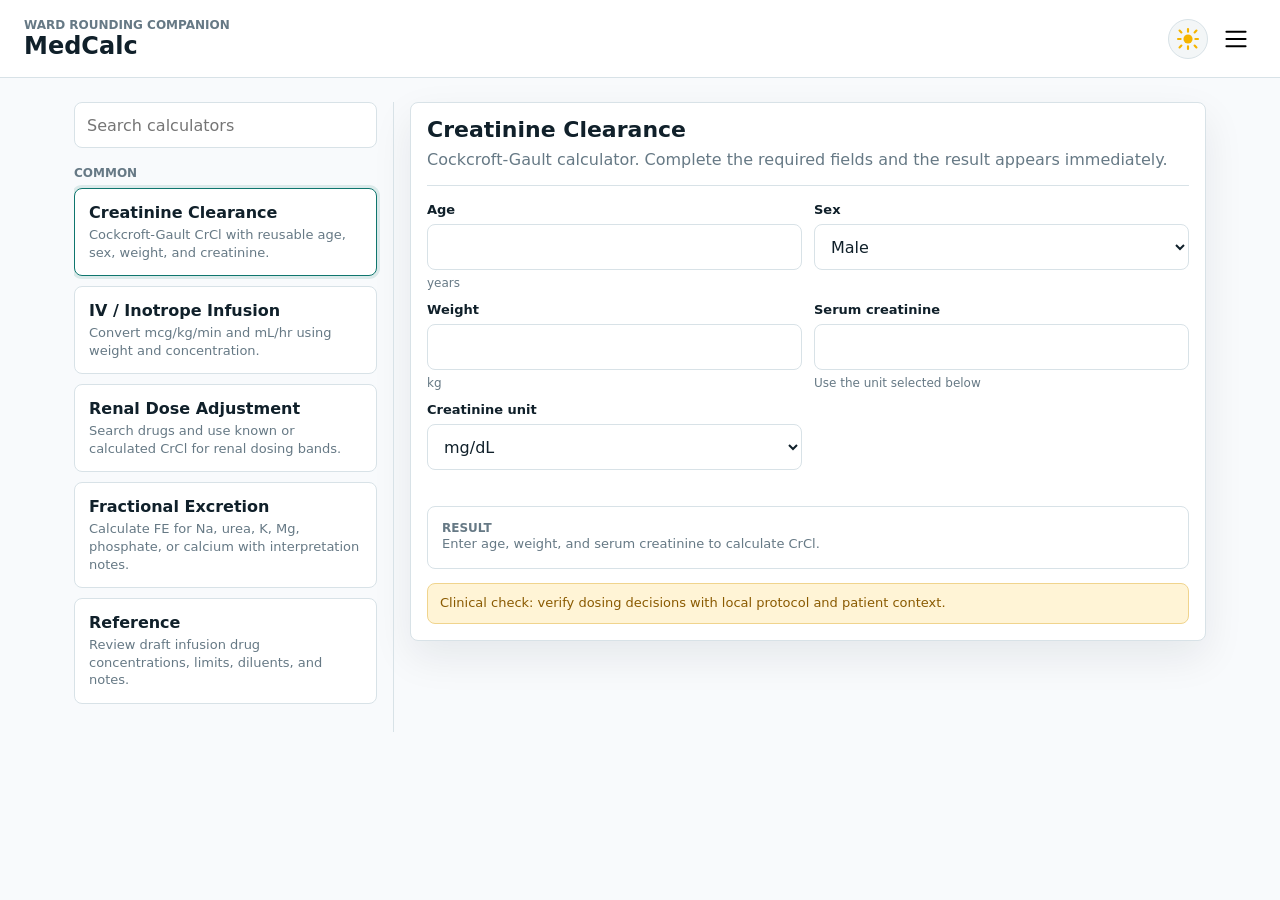
==== index.html @ 31edd012 "Initial commit" ====
<!doctype html>
<html lang="en">
  <head>
    <meta charset="UTF-8" />
    <meta name="viewport" content="width=device-width, initial-scale=1.0" />
    <meta name="theme-color" content="#0f766e" />
    <title>MedCalc</title>
    <link rel="manifest" href="manifest.webmanifest" />
    <link rel="stylesheet" href="styles.css?v=48" />
  </head>
  <body>
    <div class="app-shell">
      <header class="topbar">
        <div>
          <p class="eyebrow">Ward rounding companion</p>
          <h1>MedCalc</h1>
        </div>
        <div class="topbar-actions">
          <button class="theme-toggle" id="themeToggleButton" title="Toggle dark or light theme" type="button" aria-label="Switch theme">
            <svg class="theme-icon sun" aria-hidden="true" viewBox="0 0 24 24">
              <circle cx="12" cy="12" r="4.2"></circle>
              <path d="M12 2.8v2.4M12 18.8v2.4M4.2 4.2l1.7 1.7M18.1 18.1l1.7 1.7M2.8 12h2.4M18.8 12h2.4M4.2 19.8l1.7-1.7M18.1 5.9l1.7-1.7"></path>
            </svg>
            <svg class="theme-icon moon" aria-hidden="true" viewBox="0 0 24 24">
              <path d="M20.2 14.3A8.2 8.2 0 0 1 9.7 3.8A8.7 8.7 0 1 0 20.2 14.3Z"></path>
            </svg>
          </button>
          <details class="disclosure-menu">
            <summary aria-label="Disclosure and contact" title="Disclosure and contact">
              <img src="icons/icons8-menu.svg" alt="" aria-hidden="true" />
            </summary>
            <div class="disclosure-panel">
              <h2>Disclosure</h2>
              <p>This app is a personal bedside calculation aid built for personal educational and workflow use. It is not a medical device, prescribing system, or replacement for clinical judgment, institutional protocols, or verified drug references.</p>
              <p>Always confirm calculations, units, dosing limits, and recommendations with current local guidance before clinical use.</p>
              <h2>Contact</h2>
              <p class="contact-row"><img src="icons/icons8-github-logo.svg" alt="" aria-hidden="true" /><span>GitHub: <a href="https://github.com/Solst1cee" target="_blank" rel="noopener noreferrer">Solst1cee</a></span></p>
              <p class="contact-row"><img src="icons/icons8-gmail-logo.svg" alt="" aria-hidden="true" /><span>Email: N/A</span></p>
            </div>
          </details>
        </div>
      </header>

      <main class="layout" id="layout">
        <section class="tool-list" aria-label="Calculator list">
          <div class="search-wrap">
            <input id="toolSearch" type="search" placeholder="Search calculators" autocomplete="off" />
          </div>

          <div id="sessionChip" class="session-chip" hidden></div>

          <div class="section-heading">
            <span>Common</span>
          </div>
          <div id="tools" class="tools"></div>
        </section>

        <section class="calculator-panel" aria-live="polite">
          <div id="calculator"></div>
        </section>
      </main>
    </div>

    <script src="app.js?v=48"></script>
  </body>
</html>
---- styles.css ----
:root {
  color-scheme: light;
  --bg: #f8fafc;
  --panel: #ffffff;
  --ink: #10202a;
  --muted: #667985;
  --line: #d8e2e7;
  --accent: #0f766e;
  --accent-soft: #dff5f1;
  --warn: #8a5a00;
  --warn-soft: #fff4d6;
  --shadow: 0 16px 40px rgba(15, 23, 42, 0.08);
}

:root[data-theme="dark"] {
  color-scheme: dark;
  --bg: #111827;
  --panel: #18212f;
  --ink: #eef4f8;
  --muted: #a8b6c2;
  --line: #324255;
  --accent: #2dd4bf;
  --accent-soft: #103f3b;
  --warn: #ffd37a;
  --warn-soft: #3f2f12;
  --shadow: 0 16px 40px rgba(0, 0, 0, 0.28);
}

* {
  box-sizing: border-box;
}

body {
  margin: 0;
  min-height: 100vh;
  background: var(--bg);
  color: var(--ink);
  font-family: Inter, ui-sans-serif, system-ui, -apple-system, BlinkMacSystemFont, "Segoe UI", sans-serif;
}

button,
input,
select {
  font: inherit;
}

select {
  appearance: auto;
}

.app-shell {
  min-height: 100vh;
}

.topbar {
  align-items: center;
  background: var(--panel);
  border-bottom: 1px solid var(--line);
  display: flex;
  gap: 16px;
  justify-content: space-between;
  padding: 16px;
  position: sticky;
  top: 0;
  z-index: 10;
}

.topbar-actions {
  display: flex;
  align-items: center;
  gap: 8px;
  position: relative;
}

.disclosure-menu {
  position: relative;
}

.disclosure-menu summary {
  align-items: center;
  background: transparent;
  border: 0;
  border-radius: 50%;
  cursor: pointer;
  display: inline-flex;
  font-size: 16px;
  font-weight: 850;
  height: 40px;
  justify-content: center;
  min-height: 40px;
  padding: 0;
  width: 40px;
}

.disclosure-menu summary img {
  height: 24px;
  width: 24px;
}

.disclosure-menu summary::marker {
  content: "";
}

.disclosure-panel {
  background: var(--panel);
  border: 1px solid var(--line);
  border-radius: 8px;
  box-shadow: var(--shadow);
  color: var(--ink);
  max-width: min(340px, calc(100vw - 32px));
  padding: 14px;
  position: absolute;
  right: 0;
  top: 48px;
  width: 340px;
  z-index: 20;
}

.disclosure-panel h2 {
  font-size: 14px;
  margin: 0 0 6px;
}

.disclosure-panel p {
  color: var(--muted);
  font-size: 13px;
  line-height: 1.45;
  margin: 0 0 10px;
}

.disclosure-panel a {
  color: var(--accent);
}

.contact-row {
  align-items: center;
  display: flex;
  gap: 8px;
}

.contact-row img {
  flex: 0 0 auto;
  height: 18px;
  width: 18px;
}

.theme-toggle {
  align-items: center;
  background: color-mix(in srgb, var(--line) 32%, var(--panel));
  border: 1px solid var(--line);
  border-radius: 50%;
  cursor: pointer;
  display: inline-flex;
  height: 40px;
  justify-content: center;
  overflow: hidden;
  padding: 0;
  position: relative;
  width: 40px;
}

.theme-icon {
  display: block;
  height: 26px;
  position: absolute;
  stroke: currentColor;
  stroke-linecap: round;
  stroke-linejoin: round;
  stroke-width: 2;
  transform-origin: center;
  transition: opacity 180ms ease, transform 180ms ease;
  width: 26px;
}

.theme-icon.sun {
  color: #f5b400;
  fill: none;
}

.theme-icon.sun circle {
  fill: #f5b400;
  stroke: none;
}

.theme-icon.moon {
  color: #334155;
  fill: #334155;
  stroke: #0f172a;
  stroke-width: 1.5;
}

:root[data-theme="dark"] .theme-icon.moon {
  color: #aeb7c2;
  fill: #334155;
  stroke: #0f172a;
}

.theme-icon.sun {
  opacity: 1;
  transform: rotate(0deg) scale(1);
}

.theme-icon.moon {
  opacity: 0;
  transform: rotate(90deg) scale(0.6);
}

:root[data-theme="dark"] .theme-icon.sun {
  opacity: 0;
  transform: rotate(-90deg) scale(0.6);
}

:root[data-theme="dark"] .theme-icon.moon {
  opacity: 1;
  transform: rotate(0deg) scale(1);
}

.topbar h1 {
  font-size: 24px;
  line-height: 1.05;
  margin: 2px 0 0;
}

.eyebrow {
  color: var(--muted);
  font-size: 12px;
  font-weight: 700;
  letter-spacing: 0;
  margin: 0;
  text-transform: uppercase;
}

.icon-button,
.primary-button,
.secondary-button {
  align-items: center;
  border: 0;
  border-radius: 8px;
  cursor: pointer;
  display: inline-flex;
  font-weight: 750;
  justify-content: center;
  min-height: 44px;
  padding: 0 14px;
}

.icon-button,
.secondary-button {
  background: color-mix(in srgb, var(--line) 38%, var(--panel));
  color: var(--ink);
}

.primary-button {
  background: var(--accent);
  color: #ffffff;
  width: 100%;
}

.layout {
  display: grid;
  gap: 16px;
  margin: 0 auto;
  max-width: 860px;
  padding: 16px;
}

.view-tool .tool-list {
  display: none;
}

.view-home .calculator-panel {
  display: none;
}

.search-wrap input,
.field input,
.field select,
.drug-search-field input {
  background: var(--panel);
  border: 1px solid var(--line);
  border-radius: 8px;
  color: var(--ink);
  height: 46px;
  line-height: normal;
  min-height: 46px;
  outline: none;
  padding: 10px 12px;
  width: 100%;
}

.search-wrap input:focus,
.field input:focus,
.field select:focus,
.drug-search-field input:focus {
  border-color: var(--accent);
  box-shadow: 0 0 0 3px rgba(15, 118, 110, 0.15);
}

.session-chip {
  align-items: center;
  background: var(--accent-soft);
  border: 1px solid #b7e5de;
  border-radius: 8px;
  color: #075e56;
  display: flex;
  font-size: 13px;
  font-weight: 400;
  gap: 10px;
  justify-content: space-between;
  margin-top: 12px;
  padding: 10px 12px;
}

.session-text {
  display: grid;
  gap: 2px;
}

.session-text strong {
  font-weight: 800;
}

.session-clear-button {
  align-self: center;
  background: #0f766e;
  border: 1px solid #0a5f58;
  border-radius: 8px;
  color: #ffffff;
  cursor: pointer;
  flex: 0 0 auto;
  font-size: 12px;
  font-weight: 400;
  min-height: 30px;
  padding: 0 10px;
}

.section-heading {
  color: var(--muted);
  font-size: 12px;
  font-weight: 800;
  margin: 18px 0 8px;
  text-transform: uppercase;
}

.tools {
  display: grid;
  gap: 10px;
}

.tool-card {
  background: var(--panel);
  border: 1px solid var(--line);
  border-radius: 8px;
  box-shadow: none;
  color: inherit;
  cursor: pointer;
  padding: 14px;
  text-align: left;
  width: 100%;
}

.tool-card.active {
  border-color: var(--accent);
  box-shadow: 0 0 0 3px rgba(15, 118, 110, 0.12);
}

.tool-title {
  display: block;
  font-size: 16px;
  font-weight: 800;
  margin-bottom: 4px;
}

.tool-desc {
  color: var(--muted);
  display: block;
  font-size: 13px;
  line-height: 1.35;
}

.calculator-panel {
  min-width: 0;
}

.calc-card {
  background: var(--panel);
  border: 1px solid var(--line);
  border-radius: 8px;
  box-shadow: var(--shadow);
  padding: 16px;
}

.view-slide {
  animation: slideIn 180ms ease-out;
}

@keyframes slideIn {
  from {
    opacity: 0;
    transform: translateX(18px);
  }

  to {
    opacity: 1;
    transform: translateX(0);
  }
}

.back-button {
  align-items: center;
  background: color-mix(in srgb, var(--line) 38%, var(--panel));
  border: 0;
  border-radius: 8px;
  color: var(--ink);
  cursor: pointer;
  display: inline-flex;
  font-weight: 800;
  gap: 6px;
  min-height: 40px;
  padding: 0 12px;
  margin-bottom: 14px;
}

.back-button span {
  font-size: 24px;
  line-height: 1;
  margin-top: -2px;
}

.calc-header {
  border-bottom: 1px solid var(--line);
  margin: -2px 0 16px;
  padding-bottom: 14px;
}

.calc-header h2 {
  font-size: 22px;
  margin: 0 0 6px;
}

.calc-header p {
  color: var(--muted);
  line-height: 1.45;
  margin: 0;
}

.form-grid {
  display: grid;
  gap: 12px;
}

.renal-dose-grid {
  display: grid;
  gap: 12px;
}

.search-match-list {
  border: 1px solid var(--line);
  border-radius: 8px;
  display: grid;
  gap: 0;
  margin-top: 0;
  overflow: hidden;
}

.search-match-list[hidden] {
  display: none;
}

.search-match-list button,
.search-match-list span {
  background: var(--panel);
  border: 0;
  border-bottom: 1px solid var(--line);
  color: var(--muted);
  cursor: pointer;
  font-size: 13px;
  min-height: 36px;
  padding: 8px 10px;
  text-align: left;
}

.search-match-list button:last-child,
.search-match-list span:last-child {
  border-bottom: 0;
}

.search-match-list button:hover {
  color: var(--ink);
  background: color-mix(in srgb, var(--accent-soft) 55%, var(--panel));
}

.search-match-list button.active {
  color: var(--ink);
  background: color-mix(in srgb, var(--accent-soft) 75%, var(--panel));
}

.inline-heading {
  margin: 4px 0 -2px;
}

.infusion-form-grid {
  display: grid;
  gap: 12px;
}

.fe-form-grid {
  display: grid;
  gap: 12px;
}

.form-row {
  display: grid;
  gap: 12px;
}

.form-row.value-unit-row {
  grid-template-columns: minmax(0, 1fr) minmax(132px, 38%);
}

.form-row.compact-unit-row {
  grid-template-columns: minmax(0, 1fr) 104px;
}

.form-row.value-unit-row .field-hint {
  font-size: 11px;
}

.field {
  display: grid;
  gap: 6px;
  grid-template-rows: 16px 46px minmax(14px, auto);
}

.field label {
  align-items: end;
  color: var(--ink);
  display: flex;
  font-size: 13px;
  font-weight: 800;
  line-height: 16px;
}

.field-hint {
  color: var(--muted);
  font-size: 12px;
  line-height: 14px;
}

.button-row {
  display: grid;
  gap: 10px;
  margin-top: 16px;
}

.result-box {
  background: color-mix(in srgb, var(--panel) 88%, var(--bg));
  border: 1px solid var(--line);
  border-radius: 8px;
  margin-top: 16px;
  padding: 14px;
}

.result-box.has-warning.caution {
  border-color: #d08b00;
}

.result-box.has-warning.critical {
  border-color: #c72d2d;
}

.result-box.pending {
  background: var(--panel);
}

.result-heading {
  align-items: center;
  display: flex;
  gap: 10px;
  justify-content: space-between;
}

.warning-icon {
  align-items: center;
  border-radius: 50%;
  color: #ffffff;
  display: inline-flex;
  font-size: 14px;
  font-weight: 900;
  height: 24px;
  justify-content: center;
  line-height: 1;
  width: 24px;
}

.warning-icon.caution {
  background: #d08b00;
}

.warning-icon.critical {
  background: #c72d2d;
}

.infusion-summary {
  display: grid;
  gap: 10px;
  margin: 8px 0 10px;
}

.infusion-summary div {
  background: var(--panel);
  border: 1px solid var(--line);
  border-radius: 8px;
  display: grid;
  gap: 3px;
  min-width: 0;
  padding: 10px;
}

.infusion-summary span {
  color: var(--muted);
  font-size: 12px;
  font-weight: 800;
}

.infusion-summary strong {
  font-size: 14px;
  font-weight: 500;
  line-height: 1.25;
  overflow-wrap: anywhere;
}

.infusion-summary .primary-summary {
  font-size: 17px;
  font-weight: 850;
}

.result-label {
  color: var(--muted);
  font-size: 12px;
  font-weight: 800;
  text-transform: uppercase;
}

.result-value {
  font-size: 30px;
  font-weight: 850;
  line-height: 1.1;
  margin: 4px 0 8px;
}

.result-detail {
  color: var(--muted);
  font-size: 13px;
  line-height: 1.45;
  margin: 0;
}

.info-grid {
  display: grid;
  gap: 10px;
  margin-top: 10px;
}

.info-grid div {
  display: grid;
  gap: 3px;
}

.info-grid strong {
  font-size: 12px;
}

.info-grid span {
  color: var(--muted);
  font-size: 13px;
  line-height: 1.45;
}

.warning-list {
  display: grid;
  gap: 8px;
  margin-top: 12px;
}

.warning-list div {
  border-radius: 8px;
  font-size: 13px;
  line-height: 1.4;
  padding: 9px 10px;
}

.warning-list div.caution {
  background: var(--warn-soft);
  border: 1px solid #f0d48d;
  color: var(--warn);
}

.warning-list div.critical {
  background: #ffe3e3;
  border: 1px solid #ee9b9b;
  color: #9f1d1d;
}

.reference-list {
  display: grid;
  gap: 12px;
}

.reference-search {
  margin-bottom: 12px;
}

.reference-search input {
  background: var(--panel);
  border: 1px solid var(--line);
  border-radius: 8px;
  color: var(--ink);
  height: 46px;
  outline: none;
  padding: 10px 12px;
  width: 100%;
}

.reference-search input:focus {
  border-color: var(--accent);
  box-shadow: 0 0 0 3px rgba(15, 118, 110, 0.15);
}

.reference-card {
  border: 1px solid var(--line);
  border-radius: 8px;
  padding: 12px;
}

.reference-card h3 {
  font-size: 16px;
  margin: 0 0 8px;
}

.reference-card p {
  color: var(--muted);
  font-size: 13px;
  line-height: 1.45;
  margin: 10px 0 0;
}

.dose-reference-list {
  display: grid;
  gap: 8px;
  margin-top: 4px;
}

.dose-reference-row {
  border: 1px solid var(--line);
  border-radius: 8px;
  display: grid;
  gap: 4px;
  padding: 9px 10px;
}

.dose-reference-row strong {
  font-size: 13px;
}

.dose-reference-row span,
.source-links {
  color: var(--muted);
  font-size: 12px;
  line-height: 1.4;
}

.source-links {
  display: flex;
  flex-wrap: wrap;
  gap: 6px;
  margin-top: 2px;
}

.source-links a,
.source-pending {
  border: 1px solid var(--line);
  border-radius: 999px;
  padding: 2px 7px;
}

.source-links a {
  color: var(--accent);
  text-decoration: none;
}

:root[data-theme="dark"] .session-chip {
  border-color: #1b6e64;
  color: #7ee8d8;
}

:root[data-theme="dark"] .session-clear-button {
  background: #2dd4bf;
  border-color: #5eead4;
  color: #082f2b;
}

:root[data-theme="dark"] .warning-list div.critical {
  background: #4a1518;
  border-color: #922d34;
  color: #ffc9c9;
}

:root[data-theme="dark"] .warning-list div.caution,
:root[data-theme="dark"] .notice {
  border-color: #8a6118;
}

.notice {
  background: var(--warn-soft);
  border: 1px solid #f0d48d;
  border-radius: 8px;
  color: var(--warn);
  font-size: 13px;
  line-height: 1.45;
  margin-top: 14px;
  padding: 10px 12px;
}

.notice.compact {
  margin-top: 0;
}

.empty-state {
  color: var(--muted);
  padding: 36px 10px;
  text-align: center;
}

@media (min-width: 760px) {
  .topbar {
    padding: 18px 24px;
  }

  .layout {
    align-items: start;
    grid-template-columns: 320px minmax(0, 1fr);
    padding: 24px;
    max-width: 1180px;
  }

  .view-home .calculator-panel,
  .view-tool .tool-list {
    display: block;
  }

  .calculator-panel {
    order: 2;
  }

  .tool-list {
    align-self: start;
    border-right: 1px solid var(--line);
    max-height: calc(100vh - 124px);
    order: 1;
    overflow: auto;
    padding: 0 16px 4px 0;
    position: sticky;
    top: 98px;
  }

  .tool-list::after {
    background: linear-gradient(to bottom, transparent, var(--bg));
    bottom: 0;
    content: "";
    height: 24px;
    left: 0;
    pointer-events: none;
    position: sticky;
    right: 16px;
    display: block;
  }

  .form-grid {
    grid-template-columns: repeat(2, minmax(0, 1fr));
  }

  .form-row.two-col {
    grid-template-columns: repeat(2, minmax(0, 1fr));
  }

  .form-row.value-unit-row {
    grid-template-columns: minmax(0, 1fr) 220px;
  }

  .form-row.compact-unit-row {
    grid-template-columns: minmax(0, 1fr) 112px;
  }

  .form-row.one-col {
    grid-template-columns: minmax(0, 1fr);
    max-width: calc((100% - 12px) / 2);
  }

  .form-row.one-col.wide {
    max-width: none;
  }

  .back-button {
    display: none;
  }
}
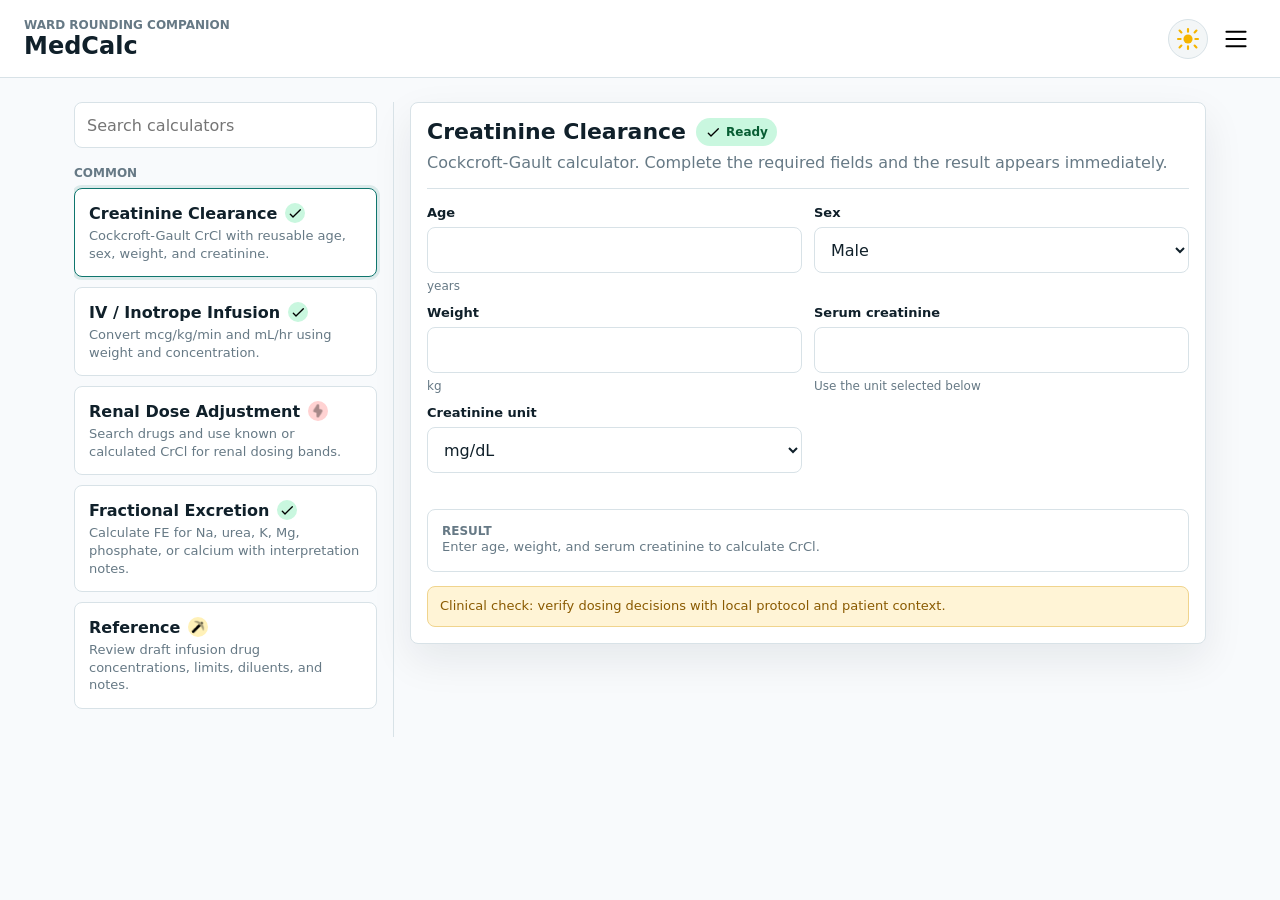
==== commit c1e37f3d: "Add calculator status indicators" ====
--- a/index.html
+++ b/index.html
@@ -6,7 +6,7 @@
     <meta name="theme-color" content="#0f766e" />
     <title>MedCalc</title>
     <link rel="manifest" href="manifest.webmanifest" />
-    <link rel="stylesheet" href="styles.css?v=48" />
+    <link rel="stylesheet" href="styles.css?v=53" />
   </head>
   <body>
     <div class="app-shell">
@@ -61,6 +61,6 @@
       </main>
     </div>
 
-    <script src="app.js?v=48"></script>
+    <script src="app.js?v=53"></script>
   </body>
 </html>
--- a/styles.css
+++ b/styles.css
@@ -371,6 +371,38 @@
   margin-bottom: 4px;
 }
 
+.tool-title-row {
+  align-items: center;
+  display: flex;
+  gap: 8px;
+  justify-content: flex-start;
+  margin-bottom: 4px;
+}
+
+.tool-title-row .tool-title {
+  margin-bottom: 0;
+}
+
+.tool-status-icon {
+  border-radius: 50%;
+  flex: 0 0 auto;
+  height: 20px;
+  padding: 2px;
+  width: 20px;
+}
+
+.tool-status-icon.testing {
+  background: #fff1b8;
+}
+
+.tool-status-icon.ready {
+  background: #c9f7df;
+}
+
+.tool-status-icon.down {
+  background: #ffd2d2;
+}
+
 .tool-desc {
   color: var(--muted);
   display: block;
@@ -436,6 +468,51 @@
 .calc-header h2 {
   font-size: 22px;
   margin: 0 0 6px;
+}
+
+.calc-title-row {
+  align-items: center;
+  display: flex;
+  flex-wrap: wrap;
+  gap: 10px;
+  margin-bottom: 6px;
+}
+
+.calc-title-row h2 {
+  margin: 0;
+}
+
+.status-badge {
+  align-items: center;
+  border-radius: 999px;
+  display: inline-flex;
+  font-size: 12px;
+  font-weight: 800;
+  gap: 5px;
+  min-height: 28px;
+  padding: 4px 9px;
+  position: relative;
+  top: 1px;
+}
+
+.status-badge img {
+  height: 16px;
+  width: 16px;
+}
+
+.status-badge.testing {
+  background: #fff1b8;
+  color: #755700;
+}
+
+.status-badge.ready {
+  background: #c9f7df;
+  color: #075d33;
+}
+
+.status-badge.down {
+  background: #ffd2d2;
+  color: #9f1d1d;
 }
 
 .calc-header p {
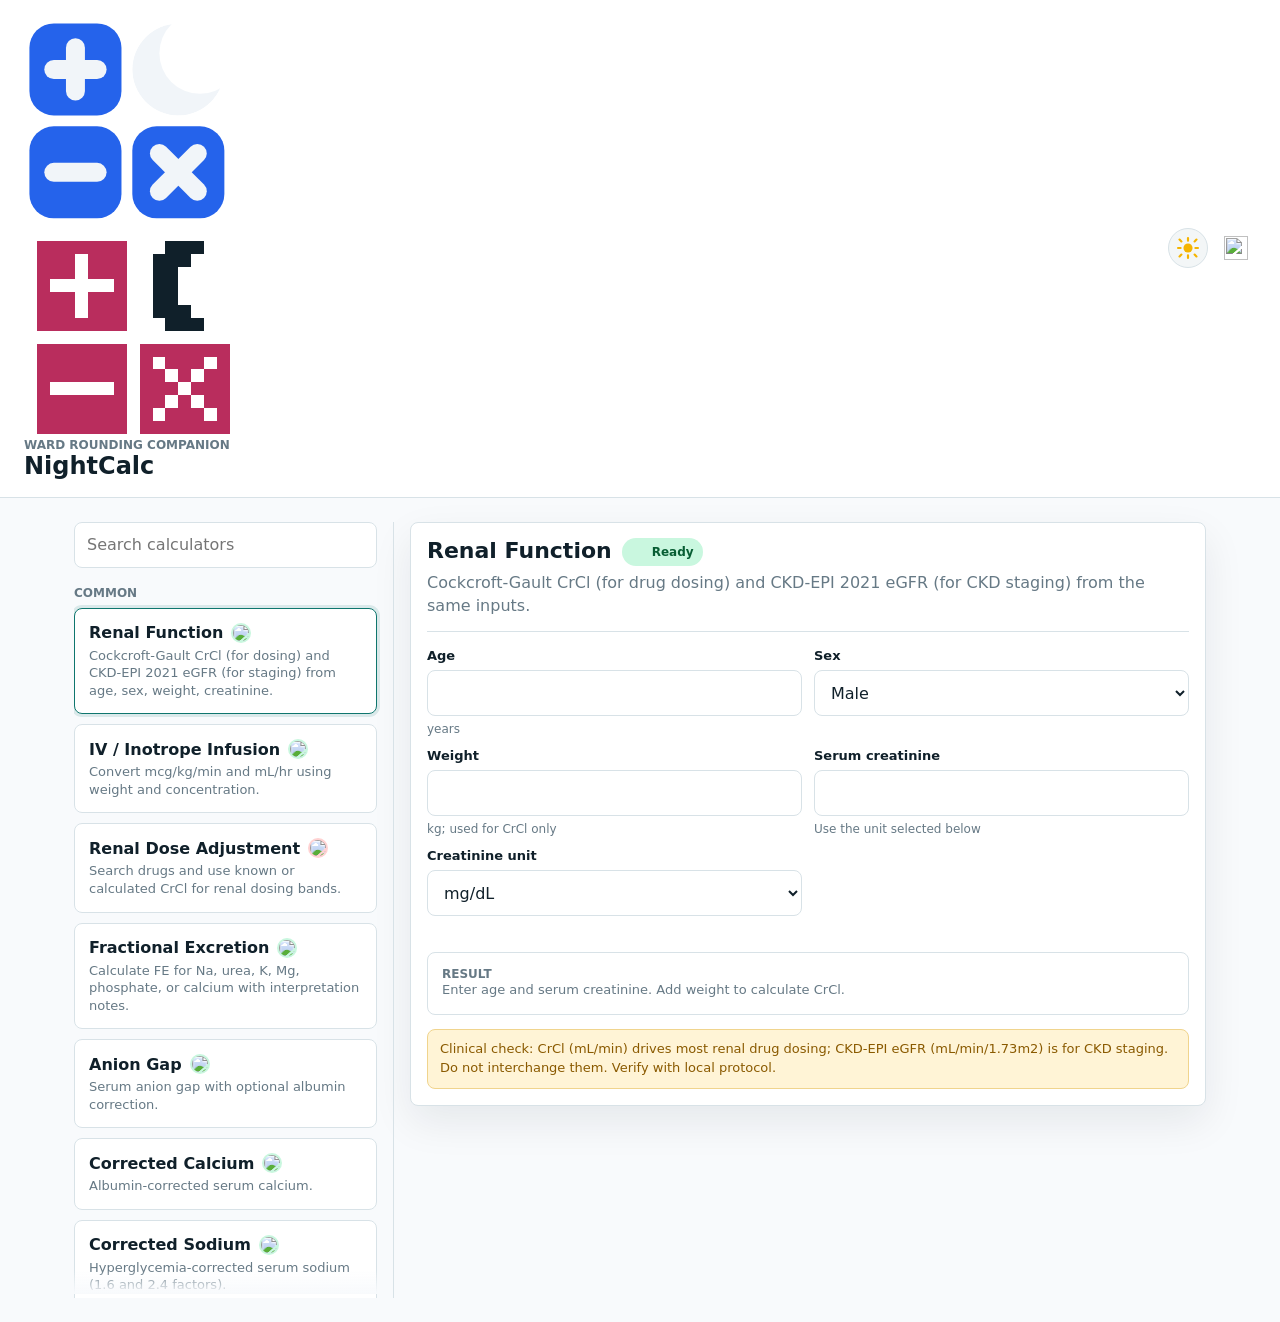
==== commit 9cb21d09: "Add AHA PREVENT cardiovascular risk calculator — v74 PREVENT (Khan et al., Circulation 2024) base mo" ====
--- a/index.html
+++ b/index.html
@@ -2,18 +2,216 @@
 <html lang="en">
   <head>
     <meta charset="UTF-8" />
-    <meta name="viewport" content="width=device-width, initial-scale=1.0" />
-    <meta name="theme-color" content="#0f766e" />
-    <title>MedCalc</title>
+    <meta name="viewport" content="width=device-width, initial-scale=1.0, viewport-fit=cover" />
+    <meta name="theme-color" content="#0B1220" />
+    <!-- iOS home-screen app: run full-screen and let the topbar paint behind the
+         status bar (black-translucent) so it matches the theme instead of showing
+         a white strip. Pairs with viewport-fit=cover + safe-area insets in CSS. -->
+    <meta name="apple-mobile-web-app-capable" content="yes" />
+    <meta name="mobile-web-app-capable" content="yes" />
+    <meta name="apple-mobile-web-app-status-bar-style" content="black-translucent" />
+    <meta name="apple-mobile-web-app-title" content="NightCalc" />
+    <title>NightCalc</title>
+    <link rel="icon" href="assets/app-icons/favicon.svg" type="image/svg+xml" />
+    <link rel="apple-touch-icon" href="assets/app-icons/apple-touch-icon.png" />
     <link rel="manifest" href="manifest.webmanifest" />
-    <link rel="stylesheet" href="styles.css?v=53" />
+    <link rel="preconnect" href="https://fonts.gstatic.com" crossorigin />
+    <link href="https://fonts.googleapis.com/css2?family=Silkscreen:wght@400;700&display=swap" rel="stylesheet" />
+    <link rel="stylesheet" href="styles.css?v=74" />
   </head>
   <body>
     <div class="app-shell">
       <header class="topbar">
-        <div>
-          <p class="eyebrow">Ward rounding companion</p>
-          <h1>MedCalc</h1>
+        <div class="brand">
+          <svg class="brand-mark brand-mark-default" viewBox="22 22 76 76" aria-hidden="true" focusable="false">
+            <defs>
+              <mask id="ncMoonCut">
+                <rect x="0" y="0" width="120" height="120" fill="black"></rect>
+                <circle cx="79" cy="41" r="17" fill="white"></circle>
+                <circle cx="87" cy="35" r="15" fill="black"></circle>
+              </mask>
+            </defs>
+            <rect x="24" y="24" width="34" height="34" rx="9" fill="var(--nc-accent, #2563EB)"></rect>
+            <rect x="24" y="62" width="34" height="34" rx="9" fill="var(--nc-accent, #2563EB)"></rect>
+            <rect x="62" y="62" width="34" height="34" rx="9" fill="var(--nc-accent, #2563EB)"></rect>
+            <line x1="33" y1="41" x2="49" y2="41" stroke="var(--nc-keyglyph, #F1F5F9)" stroke-width="7" stroke-linecap="round"></line>
+            <line x1="41" y1="33" x2="41" y2="49" stroke="var(--nc-keyglyph, #F1F5F9)" stroke-width="7" stroke-linecap="round"></line>
+            <line x1="33" y1="79" x2="49" y2="79" stroke="var(--nc-keyglyph, #F1F5F9)" stroke-width="7" stroke-linecap="round"></line>
+            <line x1="72" y1="72" x2="86" y2="86" stroke="var(--nc-keyglyph, #F1F5F9)" stroke-width="7" stroke-linecap="round"></line>
+            <line x1="86" y1="72" x2="72" y2="86" stroke="var(--nc-keyglyph, #F1F5F9)" stroke-width="7" stroke-linecap="round"></line>
+            <circle cx="79" cy="41" r="17" fill="var(--nc-moon, #F1F5F9)" mask="url(#ncMoonCut)"></circle>
+          </svg>
+          <svg class="brand-mark brand-mark-pixel" viewBox="0 0 160 160" shape-rendering="crispEdges" aria-hidden="true" focusable="false">
+            <rect x="10" y="10" width="10" height="10" fill="var(--nc-accent, #B92D5D)"></rect>
+            <rect x="20" y="10" width="10" height="10" fill="var(--nc-accent, #B92D5D)"></rect>
+            <rect x="30" y="10" width="10" height="10" fill="var(--nc-accent, #B92D5D)"></rect>
+            <rect x="40" y="10" width="10" height="10" fill="var(--nc-accent, #B92D5D)"></rect>
+            <rect x="50" y="10" width="10" height="10" fill="var(--nc-accent, #B92D5D)"></rect>
+            <rect x="60" y="10" width="10" height="10" fill="var(--nc-accent, #B92D5D)"></rect>
+            <rect x="70" y="10" width="10" height="10" fill="var(--nc-accent, #B92D5D)"></rect>
+            <rect x="10" y="20" width="10" height="10" fill="var(--nc-accent, #B92D5D)"></rect>
+            <rect x="20" y="20" width="10" height="10" fill="var(--nc-accent, #B92D5D)"></rect>
+            <rect x="30" y="20" width="10" height="10" fill="var(--nc-accent, #B92D5D)"></rect>
+            <rect x="40" y="20" width="10" height="10" fill="var(--nc-keyglyph, #FFFFFF)"></rect>
+            <rect x="50" y="20" width="10" height="10" fill="var(--nc-accent, #B92D5D)"></rect>
+            <rect x="60" y="20" width="10" height="10" fill="var(--nc-accent, #B92D5D)"></rect>
+            <rect x="70" y="20" width="10" height="10" fill="var(--nc-accent, #B92D5D)"></rect>
+            <rect x="10" y="30" width="10" height="10" fill="var(--nc-accent, #B92D5D)"></rect>
+            <rect x="20" y="30" width="10" height="10" fill="var(--nc-accent, #B92D5D)"></rect>
+            <rect x="30" y="30" width="10" height="10" fill="var(--nc-accent, #B92D5D)"></rect>
+            <rect x="40" y="30" width="10" height="10" fill="var(--nc-keyglyph, #FFFFFF)"></rect>
+            <rect x="50" y="30" width="10" height="10" fill="var(--nc-accent, #B92D5D)"></rect>
+            <rect x="60" y="30" width="10" height="10" fill="var(--nc-accent, #B92D5D)"></rect>
+            <rect x="70" y="30" width="10" height="10" fill="var(--nc-accent, #B92D5D)"></rect>
+            <rect x="10" y="40" width="10" height="10" fill="var(--nc-accent, #B92D5D)"></rect>
+            <rect x="20" y="40" width="10" height="10" fill="var(--nc-keyglyph, #FFFFFF)"></rect>
+            <rect x="30" y="40" width="10" height="10" fill="var(--nc-keyglyph, #FFFFFF)"></rect>
+            <rect x="40" y="40" width="10" height="10" fill="var(--nc-keyglyph, #FFFFFF)"></rect>
+            <rect x="50" y="40" width="10" height="10" fill="var(--nc-keyglyph, #FFFFFF)"></rect>
+            <rect x="60" y="40" width="10" height="10" fill="var(--nc-keyglyph, #FFFFFF)"></rect>
+            <rect x="70" y="40" width="10" height="10" fill="var(--nc-accent, #B92D5D)"></rect>
+            <rect x="10" y="50" width="10" height="10" fill="var(--nc-accent, #B92D5D)"></rect>
+            <rect x="20" y="50" width="10" height="10" fill="var(--nc-accent, #B92D5D)"></rect>
+            <rect x="30" y="50" width="10" height="10" fill="var(--nc-accent, #B92D5D)"></rect>
+            <rect x="40" y="50" width="10" height="10" fill="var(--nc-keyglyph, #FFFFFF)"></rect>
+            <rect x="50" y="50" width="10" height="10" fill="var(--nc-accent, #B92D5D)"></rect>
+            <rect x="60" y="50" width="10" height="10" fill="var(--nc-accent, #B92D5D)"></rect>
+            <rect x="70" y="50" width="10" height="10" fill="var(--nc-accent, #B92D5D)"></rect>
+            <rect x="10" y="60" width="10" height="10" fill="var(--nc-accent, #B92D5D)"></rect>
+            <rect x="20" y="60" width="10" height="10" fill="var(--nc-accent, #B92D5D)"></rect>
+            <rect x="30" y="60" width="10" height="10" fill="var(--nc-accent, #B92D5D)"></rect>
+            <rect x="40" y="60" width="10" height="10" fill="var(--nc-keyglyph, #FFFFFF)"></rect>
+            <rect x="50" y="60" width="10" height="10" fill="var(--nc-accent, #B92D5D)"></rect>
+            <rect x="60" y="60" width="10" height="10" fill="var(--nc-accent, #B92D5D)"></rect>
+            <rect x="70" y="60" width="10" height="10" fill="var(--nc-accent, #B92D5D)"></rect>
+            <rect x="10" y="70" width="10" height="10" fill="var(--nc-accent, #B92D5D)"></rect>
+            <rect x="20" y="70" width="10" height="10" fill="var(--nc-accent, #B92D5D)"></rect>
+            <rect x="30" y="70" width="10" height="10" fill="var(--nc-accent, #B92D5D)"></rect>
+            <rect x="40" y="70" width="10" height="10" fill="var(--nc-accent, #B92D5D)"></rect>
+            <rect x="50" y="70" width="10" height="10" fill="var(--nc-accent, #B92D5D)"></rect>
+            <rect x="60" y="70" width="10" height="10" fill="var(--nc-accent, #B92D5D)"></rect>
+            <rect x="70" y="70" width="10" height="10" fill="var(--nc-accent, #B92D5D)"></rect>
+            <rect x="110" y="10" width="10" height="10" fill="var(--ink, #EAF1F8)"></rect>
+            <rect x="120" y="10" width="10" height="10" fill="var(--ink, #EAF1F8)"></rect>
+            <rect x="130" y="10" width="10" height="10" fill="var(--ink, #EAF1F8)"></rect>
+            <rect x="100" y="20" width="10" height="10" fill="var(--ink, #EAF1F8)"></rect>
+            <rect x="110" y="20" width="10" height="10" fill="var(--ink, #EAF1F8)"></rect>
+            <rect x="120" y="20" width="10" height="10" fill="var(--ink, #EAF1F8)"></rect>
+            <rect x="100" y="30" width="10" height="10" fill="var(--ink, #EAF1F8)"></rect>
+            <rect x="110" y="30" width="10" height="10" fill="var(--ink, #EAF1F8)"></rect>
+            <rect x="100" y="40" width="10" height="10" fill="var(--ink, #EAF1F8)"></rect>
+            <rect x="110" y="40" width="10" height="10" fill="var(--ink, #EAF1F8)"></rect>
+            <rect x="100" y="50" width="10" height="10" fill="var(--ink, #EAF1F8)"></rect>
+            <rect x="110" y="50" width="10" height="10" fill="var(--ink, #EAF1F8)"></rect>
+            <rect x="100" y="60" width="10" height="10" fill="var(--ink, #EAF1F8)"></rect>
+            <rect x="110" y="60" width="10" height="10" fill="var(--ink, #EAF1F8)"></rect>
+            <rect x="120" y="60" width="10" height="10" fill="var(--ink, #EAF1F8)"></rect>
+            <rect x="110" y="70" width="10" height="10" fill="var(--ink, #EAF1F8)"></rect>
+            <rect x="120" y="70" width="10" height="10" fill="var(--ink, #EAF1F8)"></rect>
+            <rect x="130" y="70" width="10" height="10" fill="var(--ink, #EAF1F8)"></rect>
+            <rect x="10" y="90" width="10" height="10" fill="var(--nc-accent, #B92D5D)"></rect>
+            <rect x="20" y="90" width="10" height="10" fill="var(--nc-accent, #B92D5D)"></rect>
+            <rect x="30" y="90" width="10" height="10" fill="var(--nc-accent, #B92D5D)"></rect>
+            <rect x="40" y="90" width="10" height="10" fill="var(--nc-accent, #B92D5D)"></rect>
+            <rect x="50" y="90" width="10" height="10" fill="var(--nc-accent, #B92D5D)"></rect>
+            <rect x="60" y="90" width="10" height="10" fill="var(--nc-accent, #B92D5D)"></rect>
+            <rect x="70" y="90" width="10" height="10" fill="var(--nc-accent, #B92D5D)"></rect>
+            <rect x="10" y="100" width="10" height="10" fill="var(--nc-accent, #B92D5D)"></rect>
+            <rect x="20" y="100" width="10" height="10" fill="var(--nc-accent, #B92D5D)"></rect>
+            <rect x="30" y="100" width="10" height="10" fill="var(--nc-accent, #B92D5D)"></rect>
+            <rect x="40" y="100" width="10" height="10" fill="var(--nc-accent, #B92D5D)"></rect>
+            <rect x="50" y="100" width="10" height="10" fill="var(--nc-accent, #B92D5D)"></rect>
+            <rect x="60" y="100" width="10" height="10" fill="var(--nc-accent, #B92D5D)"></rect>
+            <rect x="70" y="100" width="10" height="10" fill="var(--nc-accent, #B92D5D)"></rect>
+            <rect x="10" y="110" width="10" height="10" fill="var(--nc-accent, #B92D5D)"></rect>
+            <rect x="20" y="110" width="10" height="10" fill="var(--nc-accent, #B92D5D)"></rect>
+            <rect x="30" y="110" width="10" height="10" fill="var(--nc-accent, #B92D5D)"></rect>
+            <rect x="40" y="110" width="10" height="10" fill="var(--nc-accent, #B92D5D)"></rect>
+            <rect x="50" y="110" width="10" height="10" fill="var(--nc-accent, #B92D5D)"></rect>
+            <rect x="60" y="110" width="10" height="10" fill="var(--nc-accent, #B92D5D)"></rect>
+            <rect x="70" y="110" width="10" height="10" fill="var(--nc-accent, #B92D5D)"></rect>
+            <rect x="10" y="120" width="10" height="10" fill="var(--nc-accent, #B92D5D)"></rect>
+            <rect x="20" y="120" width="10" height="10" fill="var(--nc-keyglyph, #FFFFFF)"></rect>
+            <rect x="30" y="120" width="10" height="10" fill="var(--nc-keyglyph, #FFFFFF)"></rect>
+            <rect x="40" y="120" width="10" height="10" fill="var(--nc-keyglyph, #FFFFFF)"></rect>
+            <rect x="50" y="120" width="10" height="10" fill="var(--nc-keyglyph, #FFFFFF)"></rect>
+            <rect x="60" y="120" width="10" height="10" fill="var(--nc-keyglyph, #FFFFFF)"></rect>
+            <rect x="70" y="120" width="10" height="10" fill="var(--nc-accent, #B92D5D)"></rect>
+            <rect x="10" y="130" width="10" height="10" fill="var(--nc-accent, #B92D5D)"></rect>
+            <rect x="20" y="130" width="10" height="10" fill="var(--nc-accent, #B92D5D)"></rect>
+            <rect x="30" y="130" width="10" height="10" fill="var(--nc-accent, #B92D5D)"></rect>
+            <rect x="40" y="130" width="10" height="10" fill="var(--nc-accent, #B92D5D)"></rect>
+            <rect x="50" y="130" width="10" height="10" fill="var(--nc-accent, #B92D5D)"></rect>
+            <rect x="60" y="130" width="10" height="10" fill="var(--nc-accent, #B92D5D)"></rect>
+            <rect x="70" y="130" width="10" height="10" fill="var(--nc-accent, #B92D5D)"></rect>
+            <rect x="10" y="140" width="10" height="10" fill="var(--nc-accent, #B92D5D)"></rect>
+            <rect x="20" y="140" width="10" height="10" fill="var(--nc-accent, #B92D5D)"></rect>
+            <rect x="30" y="140" width="10" height="10" fill="var(--nc-accent, #B92D5D)"></rect>
+            <rect x="40" y="140" width="10" height="10" fill="var(--nc-accent, #B92D5D)"></rect>
+            <rect x="50" y="140" width="10" height="10" fill="var(--nc-accent, #B92D5D)"></rect>
+            <rect x="60" y="140" width="10" height="10" fill="var(--nc-accent, #B92D5D)"></rect>
+            <rect x="70" y="140" width="10" height="10" fill="var(--nc-accent, #B92D5D)"></rect>
+            <rect x="10" y="150" width="10" height="10" fill="var(--nc-accent, #B92D5D)"></rect>
+            <rect x="20" y="150" width="10" height="10" fill="var(--nc-accent, #B92D5D)"></rect>
+            <rect x="30" y="150" width="10" height="10" fill="var(--nc-accent, #B92D5D)"></rect>
+            <rect x="40" y="150" width="10" height="10" fill="var(--nc-accent, #B92D5D)"></rect>
+            <rect x="50" y="150" width="10" height="10" fill="var(--nc-accent, #B92D5D)"></rect>
+            <rect x="60" y="150" width="10" height="10" fill="var(--nc-accent, #B92D5D)"></rect>
+            <rect x="70" y="150" width="10" height="10" fill="var(--nc-accent, #B92D5D)"></rect>
+            <rect x="90" y="90" width="10" height="10" fill="var(--nc-accent, #B92D5D)"></rect>
+            <rect x="100" y="90" width="10" height="10" fill="var(--nc-accent, #B92D5D)"></rect>
+            <rect x="110" y="90" width="10" height="10" fill="var(--nc-accent, #B92D5D)"></rect>
+            <rect x="120" y="90" width="10" height="10" fill="var(--nc-accent, #B92D5D)"></rect>
+            <rect x="130" y="90" width="10" height="10" fill="var(--nc-accent, #B92D5D)"></rect>
+            <rect x="140" y="90" width="10" height="10" fill="var(--nc-accent, #B92D5D)"></rect>
+            <rect x="150" y="90" width="10" height="10" fill="var(--nc-accent, #B92D5D)"></rect>
+            <rect x="90" y="100" width="10" height="10" fill="var(--nc-accent, #B92D5D)"></rect>
+            <rect x="100" y="100" width="10" height="10" fill="var(--nc-keyglyph, #FFFFFF)"></rect>
+            <rect x="110" y="100" width="10" height="10" fill="var(--nc-accent, #B92D5D)"></rect>
+            <rect x="120" y="100" width="10" height="10" fill="var(--nc-accent, #B92D5D)"></rect>
+            <rect x="130" y="100" width="10" height="10" fill="var(--nc-accent, #B92D5D)"></rect>
+            <rect x="140" y="100" width="10" height="10" fill="var(--nc-keyglyph, #FFFFFF)"></rect>
+            <rect x="150" y="100" width="10" height="10" fill="var(--nc-accent, #B92D5D)"></rect>
+            <rect x="90" y="110" width="10" height="10" fill="var(--nc-accent, #B92D5D)"></rect>
+            <rect x="100" y="110" width="10" height="10" fill="var(--nc-accent, #B92D5D)"></rect>
+            <rect x="110" y="110" width="10" height="10" fill="var(--nc-keyglyph, #FFFFFF)"></rect>
+            <rect x="120" y="110" width="10" height="10" fill="var(--nc-accent, #B92D5D)"></rect>
+            <rect x="130" y="110" width="10" height="10" fill="var(--nc-keyglyph, #FFFFFF)"></rect>
+            <rect x="140" y="110" width="10" height="10" fill="var(--nc-accent, #B92D5D)"></rect>
+            <rect x="150" y="110" width="10" height="10" fill="var(--nc-accent, #B92D5D)"></rect>
+            <rect x="90" y="120" width="10" height="10" fill="var(--nc-accent, #B92D5D)"></rect>
+            <rect x="100" y="120" width="10" height="10" fill="var(--nc-accent, #B92D5D)"></rect>
+            <rect x="110" y="120" width="10" height="10" fill="var(--nc-accent, #B92D5D)"></rect>
+            <rect x="120" y="120" width="10" height="10" fill="var(--nc-keyglyph, #FFFFFF)"></rect>
+            <rect x="130" y="120" width="10" height="10" fill="var(--nc-accent, #B92D5D)"></rect>
+            <rect x="140" y="120" width="10" height="10" fill="var(--nc-accent, #B92D5D)"></rect>
+            <rect x="150" y="120" width="10" height="10" fill="var(--nc-accent, #B92D5D)"></rect>
+            <rect x="90" y="130" width="10" height="10" fill="var(--nc-accent, #B92D5D)"></rect>
+            <rect x="100" y="130" width="10" height="10" fill="var(--nc-accent, #B92D5D)"></rect>
+            <rect x="110" y="130" width="10" height="10" fill="var(--nc-keyglyph, #FFFFFF)"></rect>
+            <rect x="120" y="130" width="10" height="10" fill="var(--nc-accent, #B92D5D)"></rect>
+            <rect x="130" y="130" width="10" height="10" fill="var(--nc-keyglyph, #FFFFFF)"></rect>
+            <rect x="140" y="130" width="10" height="10" fill="var(--nc-accent, #B92D5D)"></rect>
+            <rect x="150" y="130" width="10" height="10" fill="var(--nc-accent, #B92D5D)"></rect>
+            <rect x="90" y="140" width="10" height="10" fill="var(--nc-accent, #B92D5D)"></rect>
+            <rect x="100" y="140" width="10" height="10" fill="var(--nc-keyglyph, #FFFFFF)"></rect>
+            <rect x="110" y="140" width="10" height="10" fill="var(--nc-accent, #B92D5D)"></rect>
+            <rect x="120" y="140" width="10" height="10" fill="var(--nc-accent, #B92D5D)"></rect>
+            <rect x="130" y="140" width="10" height="10" fill="var(--nc-accent, #B92D5D)"></rect>
+            <rect x="140" y="140" width="10" height="10" fill="var(--nc-keyglyph, #FFFFFF)"></rect>
+            <rect x="150" y="140" width="10" height="10" fill="var(--nc-accent, #B92D5D)"></rect>
+            <rect x="90" y="150" width="10" height="10" fill="var(--nc-accent, #B92D5D)"></rect>
+            <rect x="100" y="150" width="10" height="10" fill="var(--nc-accent, #B92D5D)"></rect>
+            <rect x="110" y="150" width="10" height="10" fill="var(--nc-accent, #B92D5D)"></rect>
+            <rect x="120" y="150" width="10" height="10" fill="var(--nc-accent, #B92D5D)"></rect>
+            <rect x="130" y="150" width="10" height="10" fill="var(--nc-accent, #B92D5D)"></rect>
+            <rect x="140" y="150" width="10" height="10" fill="var(--nc-accent, #B92D5D)"></rect>
+            <rect x="150" y="150" width="10" height="10" fill="var(--nc-accent, #B92D5D)"></rect>
+          </svg>
+          <div>
+            <p class="eyebrow">Ward rounding companion</p>
+            <h1 class="wordmark"><span class="wm-night">Night</span><span class="wm-calc">Calc</span></h1>
+          </div>
         </div>
         <div class="topbar-actions">
           <button class="theme-toggle" id="themeToggleButton" title="Toggle dark or light theme" type="button" aria-label="Switch theme">
@@ -27,15 +225,29 @@
           </button>
           <details class="disclosure-menu">
             <summary aria-label="Disclosure and contact" title="Disclosure and contact">
-              <img src="icons/icons8-menu.svg" alt="" aria-hidden="true" />
+              <img src="assets/icons/menu.svg" alt="" aria-hidden="true" />
             </summary>
             <div class="disclosure-panel">
               <h2>Disclosure</h2>
               <p>This app is a personal bedside calculation aid built for personal educational and workflow use. It is not a medical device, prescribing system, or replacement for clinical judgment, institutional protocols, or verified drug references.</p>
               <p>Always confirm calculations, units, dosing limits, and recommendations with current local guidance before clinical use.</p>
               <h2>Contact</h2>
-              <p class="contact-row"><img src="icons/icons8-github-logo.svg" alt="" aria-hidden="true" /><span>GitHub: <a href="https://github.com/Solst1cee" target="_blank" rel="noopener noreferrer">Solst1cee</a></span></p>
-              <p class="contact-row"><img src="icons/icons8-gmail-logo.svg" alt="" aria-hidden="true" /><span>Email: N/A</span></p>
+              <p class="contact-row"><img src="assets/icons/github.svg" alt="" aria-hidden="true" /><span>GitHub: <a href="https://github.com/Solst1cee" target="_blank" rel="noopener noreferrer">Solst1cee</a></span></p>
+              <p class="contact-row"><img src="assets/icons/gmail.svg" alt="" aria-hidden="true" /><span>Email: N/A</span></p>
+              <div class="a2hs-menu-row" id="a2hsMenuRow" hidden>
+                <h2>Install</h2>
+                <button type="button" class="a2hs-menu-item" id="a2hsMenuItem">Add to Home Screen</button>
+              </div>
+              <h2>Skin</h2>
+              <div class="skin-picker" id="skinPicker" role="group" aria-label="App skin">
+                <button type="button" class="skin-option" data-skin-value="default" aria-label="Default skin">Default</button>
+                <button type="button" class="skin-option" data-skin-value="pixel" aria-label="Pixel skin">Pixel</button>
+              </div>
+              <h2>Accent</h2>
+              <div class="accent-picker" id="accentPicker" role="group" aria-label="Brand accent color">
+                <button type="button" class="accent-swatch" data-accent-value="blue" style="--swatch:#2563EB" title="Blue" aria-label="Blue accent"></button>
+                <button type="button" class="accent-swatch" data-accent-value="maroon" style="--swatch:#B92D5D" title="Maroon" aria-label="Maroon accent"></button>
+              </div>
             </div>
           </details>
         </div>
@@ -59,8 +271,55 @@
           <div id="calculator"></div>
         </section>
       </main>
+
+      <div class="install-banner" id="installBanner" hidden role="region" aria-label="Install NightCalc">
+        <button type="button" class="install-banner-main">
+          <svg width="18" height="18" viewBox="0 0 24 24" fill="none" stroke="currentColor" stroke-width="2" stroke-linecap="round" stroke-linejoin="round" aria-hidden="true">
+            <path d="M12 15V4M8 8l4-4 4 4"></path>
+            <path d="M6 12H5a2 2 0 0 0-2 2v5a2 2 0 0 0 2 2h14a2 2 0 0 0 2-2v-5a2 2 0 0 0-2-2h-1"></path>
+          </svg>
+          <span>Add NightCalc to your Home Screen</span>
+        </button>
+        <button type="button" class="install-banner-dismiss" aria-label="Dismiss">&times;</button>
+      </div>
+
+      <div class="install-overlay" id="installOverlay" hidden>
+        <div class="install-sheet" id="installSheet" role="dialog" aria-modal="true" aria-labelledby="installTitle">
+          <div class="install-sheet-handle" aria-hidden="true"></div>
+          <button type="button" class="install-close" aria-label="Close">&times;</button>
+          <h2 id="installTitle" class="install-title">Add NightCalc to your Home Screen</h2>
+          <p class="install-sub">Pin it for one-tap, full-screen access &mdash; like a real app, no Safari bars.</p>
+          <span class="install-shot-wrap">
+            <img class="install-shot" src="assets/screenshots/install/dock.jpg" alt="NightCalc's icon on the iOS Home Screen dock, next to Safari and other apps" loading="lazy" />
+            <span class="install-hl install-hl-dock" aria-hidden="true"></span>
+          </span>
+          <ol class="install-steps">
+            <li>
+              <div class="install-step-head"><span class="install-step-n">1</span><span>Tap <b>&ctdot;</b> (bottom-right), then <b>Share</b>.</span></div>
+              <span class="install-shot-wrap">
+                <img class="install-shot" src="assets/screenshots/install/share-menu.jpg" alt="Safari's menu with Share at the top" loading="lazy" />
+                <span class="install-hl install-hl-share" aria-hidden="true"></span>
+              </span>
+            </li>
+            <li>
+              <div class="install-step-head"><span class="install-step-n">2</span><span>Scroll down and tap <b>Add to Home Screen</b>.</span></div>
+              <span class="install-shot-wrap">
+                <img class="install-shot" src="assets/screenshots/install/add-to-home.jpg" alt="The Share sheet with Add to Home Screen" loading="lazy" />
+                <span class="install-hl install-hl-add" aria-hidden="true"></span>
+              </span>
+            </li>
+            <li>
+              <div class="install-step-head"><span class="install-step-n">3</span><span>Keep <b>Open as Web App</b> on, then tap <b>Add</b>.</span></div>
+              <span class="install-shot-wrap">
+                <img class="install-shot" src="assets/screenshots/install/open-web-app.jpg" alt="The Add to Home Screen dialog with Open as Web App on" loading="lazy" />
+                <span class="install-hl install-hl-open" aria-hidden="true"></span>
+              </span>
+            </li>
+          </ol>
+        </div>
+      </div>
     </div>
 
-    <script src="app.js?v=53"></script>
+    <script src="app.js?v=74"></script>
   </body>
 </html>
